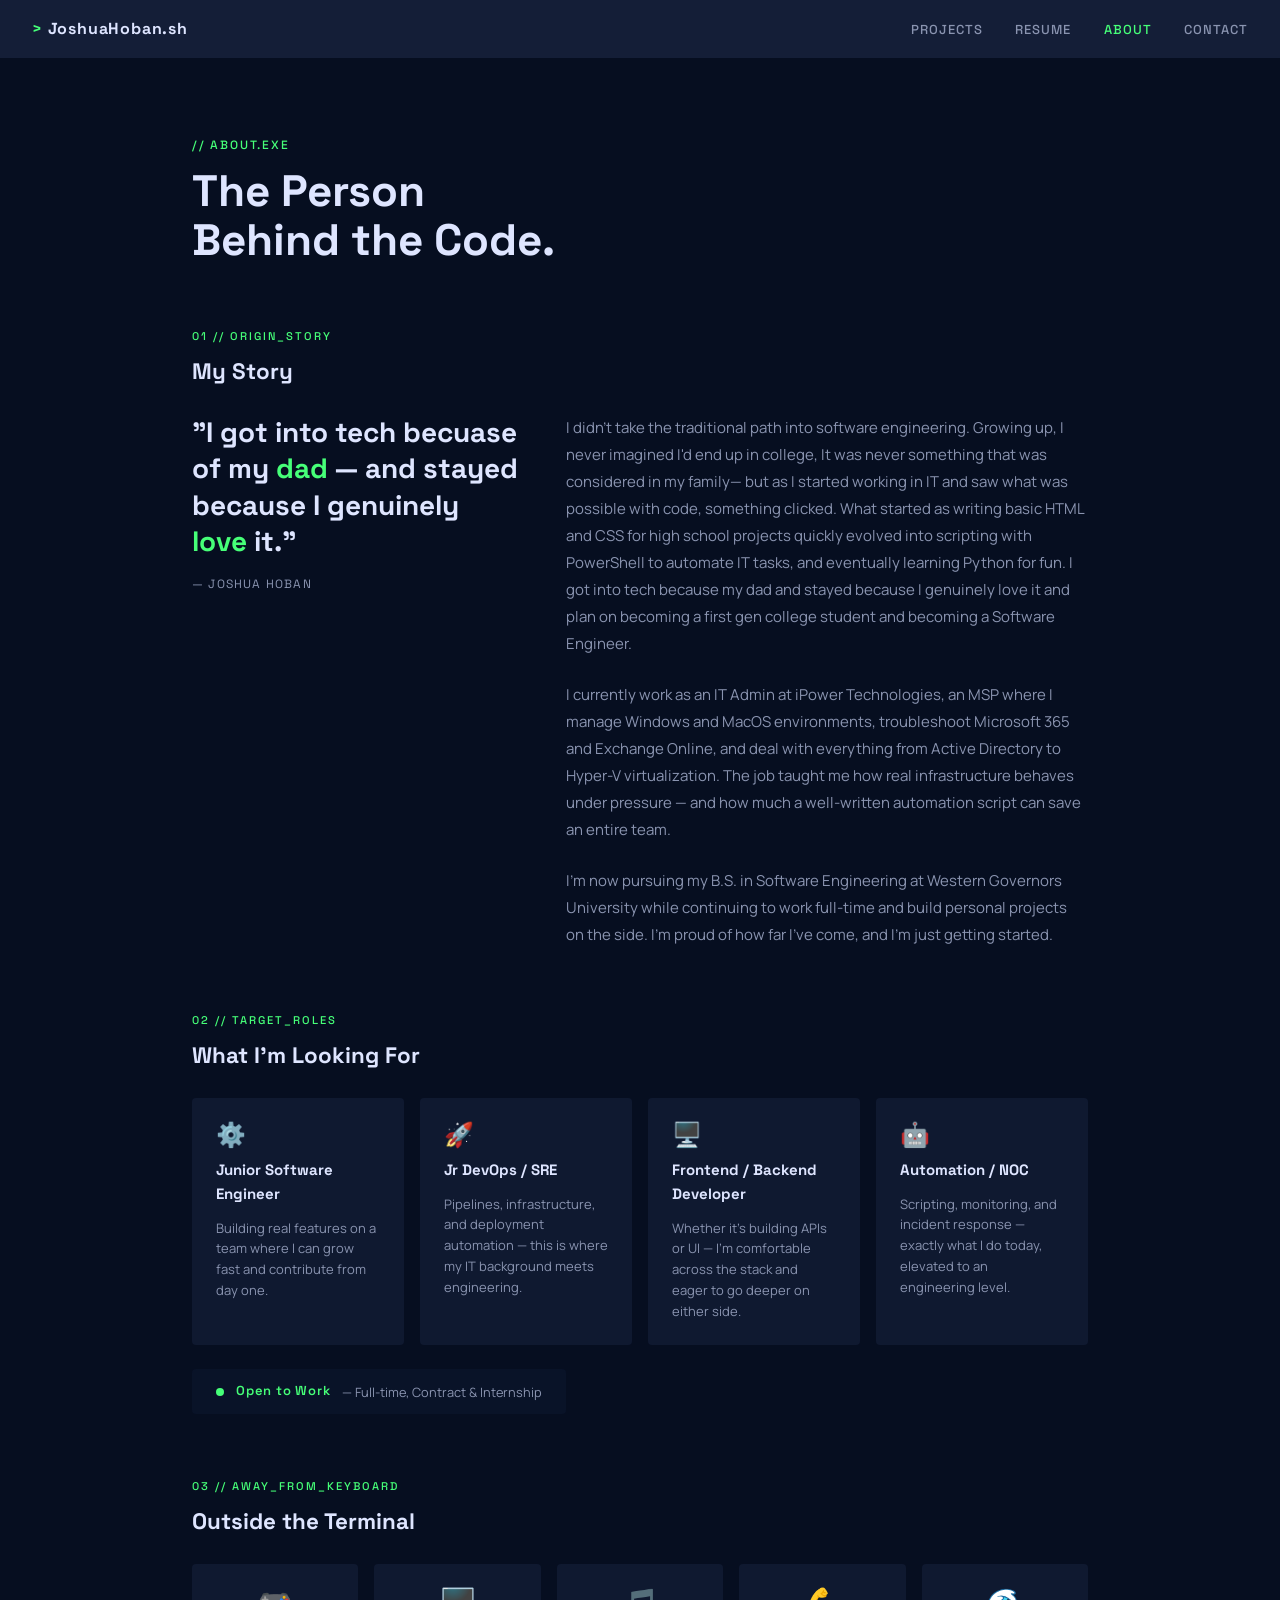
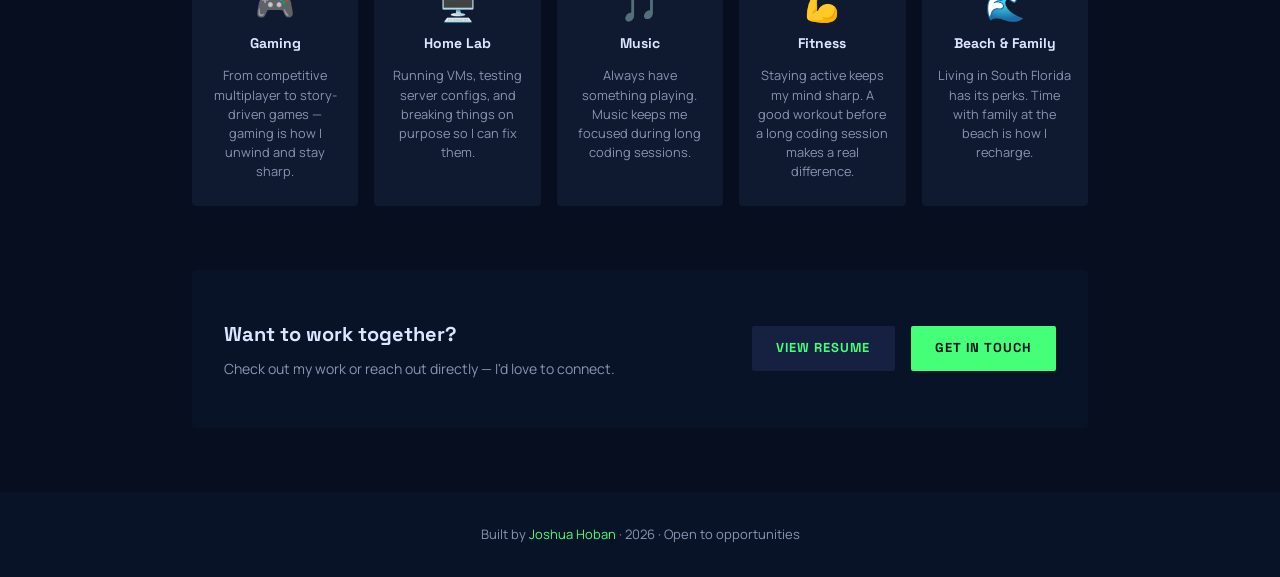
==== about.html @ ffe5ee06 "Full build of Portfolio. Just needs a profile picture" ====
<!DOCTYPE html>
<html lang="en">
<head>
  <meta charset="UTF-8" />
  <meta name="viewport" content="width=device-width, initial-scale=1.0" />
  <title>Joshua Hoban — About</title>

  <link rel="preconnect" href="https://fonts.googleapis.com" />
  <link rel="preconnect" href="https://fonts.gstatic.com" crossorigin />
  <link
    href="https://fonts.googleapis.com/css2?family=Space+Grotesk:wght@400;500;700&family=Manrope:wght@400;500;600&display=swap"
    rel="stylesheet"
  />

  <link rel="stylesheet" href="styles.css" />

  <style>
    .about-page {
      max-width: 960px;
      margin: 0 auto;
      padding: calc(var(--space-16) + 72px) var(--space-8) var(--space-16);
    }

    .about-header {
      margin-bottom: var(--space-16);
    }

    .about-header__eyebrow {
      font-family: var(--font-display);
      font-size: 0.75rem;
      font-weight: 500;
      letter-spacing: 0.15em;
      text-transform: uppercase;
      color: var(--primary);
      margin-bottom: var(--space-3);
    }

    .about-header h1 {
      font-family: var(--font-display);
      font-size: clamp(2rem, 4vw, 2.75rem);
      font-weight: 700;
      color: var(--on-surface);
      line-height: 1.1;
    }

    .about-section {
      margin-bottom: var(--space-16);
    }

    .about-section__eyebrow {
      font-family: var(--font-display);
      font-size: 0.7rem;
      font-weight: 500;
      letter-spacing: 0.18em;
      text-transform: uppercase;
      color: var(--primary);
      margin-bottom: var(--space-2);
    }

    .about-section__title {
      font-family: var(--font-display);
      font-size: 1.4rem;
      font-weight: 700;
      color: var(--on-surface);
      margin-bottom: var(--space-6);
    }

    .story-grid {
      display: grid;
      grid-template-columns: 1fr 1.6fr;
      gap: var(--space-12);
      align-items: start;
    }

    .story-quote {
      position: sticky;  
      top: calc(72px + var(--space-8));
    }

    .story-quote__text {
      font-family: var(--font-display);
      font-size: clamp(1.4rem, 2.5vw, 1.75rem);
      font-weight: 700;
      color: var(--on-surface);
      line-height: 1.3;
    }

    .story-quote__text em {
      font-style: normal;
      color: var(--primary);
    }

    .story-quote__attr {
      margin-top: var(--space-4);
      font-family: var(--font-display);
      font-size: 0.75rem;
      letter-spacing: 0.1em;
      text-transform: uppercase;
      color: var(--on-surface-variant);
    }

    .story-body {
      display: flex;
      flex-direction: column;
      gap: var(--space-6);
    }

    .story-body p {
      font-size: 0.9375rem;
      color: var(--on-surface-variant);
      line-height: 1.8;
    }

    .roles-grid {
      display: grid;
      grid-template-columns: repeat(auto-fill, minmax(200px, 1fr));
      gap: var(--space-4);
    }

    .role-card {
      background: var(--surface-container);
      border-radius: 4px;
      padding: var(--space-6);
      display: flex;
      flex-direction: column;
      gap: var(--space-3);
      transition: background 0.25s ease;
    }

    .role-card:hover {
      background: var(--surface-container-high);
    }

    .role-card__icon {
      font-size: 1.5rem;
      line-height: 1;
    }

    .role-card__title {
      font-family: var(--font-display);
      font-size: 0.9375rem;
      font-weight: 700;
      color: var(--on-surface);
    }

    .role-card__desc {
      font-size: 0.8125rem;
      color: var(--on-surface-variant);
      line-height: 1.6;
    }

    .open-to-work {
      margin-top: var(--space-6);
      display: inline-flex;
      align-items: center;
      gap: var(--space-3);
      background: var(--surface-container-low);
      border-radius: 4px;
      padding: var(--space-3) var(--space-6);
    }

    .open-to-work__dot {
      width: 8px;
      height: 8px;
      border-radius: 50%;
      background: var(--primary);
      animation: pulse 2s ease-in-out infinite;
    }

    @keyframes pulse {
      0%, 100% { opacity: 1; transform: scale(1); }
      50%       { opacity: 0.4; transform: scale(0.75); }
    }

    .open-to-work__text {
      font-family: var(--font-display);
      font-size: 0.8125rem;
      font-weight: 600;
      color: var(--primary);
      letter-spacing: 0.06em;
    }

    .open-to-work__sub {
      font-family: var(--font-body);
      font-size: 0.8rem;
      color: var(--on-surface-variant);
    }

    .hobbies-grid {
      display: grid;
      grid-template-columns: repeat(auto-fill, minmax(160px, 1fr));
      gap: var(--space-4);
    }

    .hobby-card {
      background: var(--surface-container);
      border-radius: 4px;
      padding: var(--space-6) var(--space-4);
      display: flex;
      flex-direction: column;
      align-items: center;
      text-align: center;
      gap: var(--space-3);
      transition: background 0.25s ease;
    }

    .hobby-card:hover {
      background: var(--surface-container-high);
    }

    .hobby-card__emoji {
      font-size: 2rem;
      line-height: 1;
    }

    .hobby-card__name {
      font-family: var(--font-display);
      font-size: 0.875rem;
      font-weight: 700;
      color: var(--on-surface);
    }

    .hobby-card__desc {
      font-size: 0.8rem;
      color: var(--on-surface-variant);
      line-height: 1.5;
    }

    .about-cta {
      background: var(--surface-container-low);
      border-radius: 4px;
      padding: var(--space-12) var(--space-8);
      display: flex;
      justify-content: space-between;
      align-items: center;
      gap: var(--space-8);
      flex-wrap: wrap;
    }

    .about-cta__text h3 {
      font-family: var(--font-display);
      font-size: 1.25rem;
      font-weight: 700;
      color: var(--on-surface);
      margin-bottom: var(--space-2);
    }

    .about-cta__text p {
      font-size: 0.875rem;
      color: var(--on-surface-variant);
    }

    .about-cta__buttons {
      display: flex;
      gap: var(--space-4);
      flex-wrap: wrap;
    }

    /* ---- Responsive ---- */
    @media (max-width: 768px) {
      .story-grid {
        grid-template-columns: 1fr;
      }

      /* Disable sticky on mobile — no room for it */
      .story-quote {
        position: static;
      }

      .about-cta {
        flex-direction: column;
        text-align: center;
      }

      .about-cta__buttons {
        width: 100%;
        justify-content: center;
      }
    }
  </style>
</head>

<body>
  <nav class="nav">
    <div class="nav__logo">
      <span>></span> JoshuaHoban.sh
    </div>
    <ul class="nav__links">
      <li><a href="index.html#projects">Projects</a></li>
      <li><a href="resume.html">Resume</a></li>
      <li><a href="about.html" style="color: var(--primary);">About</a></li>
      <li><a href="contact.html">Contact</a></li>
    </ul>
  </nav>


  <main class="about-page">

    <!-- Page header -->
    <div class="about-header fade-in visible">
      <p class="about-header__eyebrow">// about.exe</p>
      <h1>The Person<br>Behind the Code.</h1>
    </div>
    <section class="about-section fade-in">
      <p class="about-section__eyebrow">01 // origin_story</p>
      <h2 class="about-section__title">My Story</h2>

      <div class="story-grid">
        <div class="story-quote">
          <p class="story-quote__text">
            "I got into tech becuase of my <em>dad</em> — and stayed because I genuinely <em>love</em> it."
          </p>
          <p class="story-quote__attr">— Joshua Hoban</p>
        </div>

        <div class="story-body">
          <p>
            I didn't take the traditional path into software engineering. Growing up,
            I never imagined I'd end up in college, It was never something that was considered in my family— 
            but as I started working in IT and saw what was possible with code, something clicked. What started as
            writing basic HTML and CSS for high school projects quickly evolved into scripting with PowerShell to automate IT tasks, 
            and eventually learning Python for fun. I got into tech because my dad and stayed because I genuinely love it and plan on becoming a first 
            gen college student and becoming a Software Engineer.
          </p>
          <p>
            I currently work as an IT Admin at iPower Technologies, an MSP where I
            manage Windows and MacOS environments, troubleshoot Microsoft 365 and
            Exchange Online, and deal with everything from Active Directory to
            Hyper-V virtualization. The job taught me how real infrastructure
            behaves under pressure — and how much a well-written automation script
            can save an entire team.
          </p>
          <p>
            I'm now pursuing my B.S. in Software Engineering at Western Governors
            University while continuing to work full-time and build personal projects
            on the side. I'm proud of how far I've come, and I'm just getting started.
          </p>
        </div>

      </div>
    </section>

    <section class="about-section fade-in">
      <p class="about-section__eyebrow">02 // target_roles</p>
      <h2 class="about-section__title">What I'm Looking For</h2>

      <div class="roles-grid">

        <div class="role-card">
          <div class="role-card__icon">⚙️</div>
          <h3 class="role-card__title">Junior Software Engineer</h3>
          <p class="role-card__desc">
            Building real features on a team where I can grow fast and contribute from day one.
          </p>
        </div>

        <div class="role-card">
          <div class="role-card__icon">🚀</div>
          <h3 class="role-card__title">Jr DevOps / SRE</h3>
          <p class="role-card__desc">
            Pipelines, infrastructure, and deployment automation — this is where my
            IT background meets engineering.
          </p>
        </div>

        <div class="role-card">
          <div class="role-card__icon">🖥️</div>
          <h3 class="role-card__title">Frontend / Backend Developer</h3>
          <p class="role-card__desc">
            Whether it's building APIs or UI — I'm comfortable across the stack
            and eager to go deeper on either side.
          </p>
        </div>

        <div class="role-card">
          <div class="role-card__icon">🤖</div>
          <h3 class="role-card__title">Automation / NOC</h3>
          <p class="role-card__desc">
            Scripting, monitoring, and incident response — exactly what I do
            today, elevated to an engineering level.
          </p>
        </div>

      </div>

      <div class="open-to-work">
        <span class="open-to-work__dot"></span>
        <span class="open-to-work__text">Open to Work</span>
        <span class="open-to-work__sub">— Full-time, Contract &amp; Internship</span>
      </div>

    </section>

    <section class="about-section fade-in">
      <p class="about-section__eyebrow">03 // away_from_keyboard</p>
      <h2 class="about-section__title">Outside the Terminal</h2>

      <div class="hobbies-grid">

        <div class="hobby-card">
          <div class="hobby-card__emoji">🎮</div>
          <p class="hobby-card__name">Gaming</p>
          <p class="hobby-card__desc">
            From competitive multiplayer to story-driven games — gaming
            is how I unwind and stay sharp.
          </p>
        </div>

        <div class="hobby-card">
          <div class="hobby-card__emoji">🖥️</div>
          <p class="hobby-card__name">Home Lab</p>
          <p class="hobby-card__desc">
            Running VMs, testing server configs, and breaking things
            on purpose so I can fix them.
          </p>
        </div>

        <div class="hobby-card">
          <div class="hobby-card__emoji">🎵</div>
          <p class="hobby-card__name">Music</p>
          <p class="hobby-card__desc">
            Always have something playing. Music keeps me focused
            during long coding sessions.
          </p>
        </div>

        <div class="hobby-card">
          <div class="hobby-card__emoji">💪</div>
          <p class="hobby-card__name">Fitness</p>
          <p class="hobby-card__desc">
            Staying active keeps my mind sharp. A good workout
            before a long coding session makes a real difference.
          </p>
        </div>

        <div class="hobby-card">
          <div class="hobby-card__emoji">🌊</div>
          <p class="hobby-card__name">Beach & Family</p>
          <p class="hobby-card__desc">
            Living in South Florida has its perks. Time with
            family at the beach is how I recharge.
          </p>
        </div>

      </div>
    </section>

    <div class="about-cta fade-in">
      <div class="about-cta__text">
        <h3>Want to work together?</h3>
        <p>Check out my work or reach out directly — I'd love to connect.</p>
      </div>
      <div class="about-cta__buttons">
        <a href="resume.html" class="btn-secondary">View Resume</a>
        <a href="contact.html" class="btn-primary">Get in Touch</a>
      </div>
    </div>


  </main>


  <footer class="footer">
    <p>Built by <span>Joshua Hoban</span> · 2026 · Open to opportunities</p>
  </footer>

  <script src="script.js"></script>

</body>
</html>
---- styles.css ----
/* ================================================================
   style.css
   Portfolio — "The Architectural Syntax" Design System
   ================================================================

   TABLE OF CONTENTS
   1. CSS Custom Properties (Design Tokens)
   2. Reset & Base Styles
   3. Navigation Bar
   4. Hero Section
   5. Buttons
   6. Tech Stack Chips
   7. Terminal Visual
   8. Stats Row
   9. Featured Projects
   10. Footer
   11. Fade-in Animation
   12. Responsive (Mobile)
================================================================ */
:root {
  --surface:               #060e20;   
  --surface-container-low: #091328;   
  --surface-container:     #0f1930;   
  --surface-container-high:#162040;   
  --surface-bright:        #1f2b49;  

  --primary:  #46ff78;   
  --tertiary: #84ecff;   

  --on-surface:         #dee5ff;   
  --on-surface-variant: #8a94b0;   
  --on-primary:         #060e20;   

  --font-display: 'Space Grotesk', sans-serif;  
  --font-body:    'Manrope', sans-serif;        

  --space-2:  0.5rem;    
  --space-3:  0.75rem;   
  --space-4:  1rem;      
  --space-6:  1.5rem;    
  --space-8:  2rem;     
  --space-12: 3rem;      
  --space-16: 4rem;    
}

*, *::before, *::after {
  box-sizing: border-box;  
  margin: 0;
  padding: 0;
}

html {
  scroll-behavior: smooth; 
}

body {
  background-color: var(--surface);
  color: var(--on-surface);
  font-family: var(--font-body);
  font-size: 1rem;
  line-height: 1.6;
  -webkit-font-smoothing: antialiased; 
}

a {
  color: inherit;
  text-decoration: none;
}

.nav {
  position: fixed;
  top: 0;
  left: 0;
  right: 0;
  z-index: 100; 
  display: flex;
  justify-content: space-between; 
  align-items: center;
  padding: var(--space-4) var(--space-8);
  background: rgba(31, 43, 73, 0.6); 
  backdrop-filter: blur(12px);
  -webkit-backdrop-filter: blur(12px); 
}

.nav__logo {
  font-family: var(--font-display);
  font-size: 1rem;
  font-weight: 700;
  letter-spacing: 0.05em;
  color: var(--on-surface);
}

.nav__logo span {
  color: var(--primary);
}

.nav__links {
  display: flex;
  gap: var(--space-8);
  list-style: none;
}

.nav__links a {
  font-family: var(--font-display);
  font-size: 0.8125rem;
  font-weight: 500;
  letter-spacing: 0.08em;
  text-transform: uppercase;
  color: var(--on-surface-variant);
  transition: color 0.2s ease; 
}

.nav__links a:hover {
  color: var(--primary);
}

.hero {
  min-height: 100vh;
  display: grid;
  grid-template-columns: 1fr 1.2fr;
  grid-template-rows: auto auto;
  align-items: start;
  gap: var(--space-8);
  padding: var(--space-16) var(--space-8);
  padding-top: calc(var(--space-16) + 64px);
  background:
    radial-gradient(ellipse 60% 50% at 0% 30%, rgba(70, 255, 120, 0.06) 0%, transparent 70%),
    var(--surface);
}

.hero__content {
  display: flex;
  flex-direction: column;
  gap: var(--space-6);
}

.eyebrow {
  font-family: var(--font-display);
  font-size: 0.75rem;
  font-weight: 500;
  letter-spacing: 0.15em;
  text-transform: uppercase;
  color: var(--primary);
}

.hero__headline {
  font-family: var(--font-display);
  font-size: clamp(2.5rem, 5vw, 3.5rem);
  font-weight: 700;
  line-height: 1.1;
  color: var(--on-surface);
}

.hero__headline .accent {
  color: var(--primary);
}

.hero__sub {
  font-size: 1rem;
  color: var(--on-surface-variant);
  max-width: 480px;
  line-height: 1.7;
}

.hero__stack {
  display: flex;
  flex-wrap: wrap; 
  gap: var(--space-2);
}

.hero__ctas {
  display: flex;
  gap: var(--space-4);
  flex-wrap: wrap;
}

.hero__terminal,
.hero__about {
  width: 100%;
}

.hero__visual {
  display: flex;
  justify-content: center;
  align-items: center;
}

.btn-primary {
  display: inline-block;
  padding: 12px var(--space-6);
  background: var(--primary);
  color: var(--on-primary);
  font-family: var(--font-display);
  font-size: 0.8125rem;
  font-weight: 700;
  letter-spacing: 0.08em;
  text-transform: uppercase;
  border-radius: 2px;
  transition: opacity 0.2s ease;
}

.btn-primary:hover {
  opacity: 0.85;
}

.btn-secondary {
  display: inline-block;
  padding: 12px var(--space-6);
  background: var(--surface-container-high);
  color: var(--primary);
  font-family: var(--font-display);
  font-size: 0.8125rem;
  font-weight: 700;
  letter-spacing: 0.08em;
  text-transform: uppercase;
  border-radius: 2px;
  transition: background 0.2s ease;
}

.btn-secondary:hover {
  background: var(--surface-bright);
}

.chip {
  display: inline-flex;
  align-items: center;
  gap: 6px;
  padding: 5px var(--space-3);
  background: var(--surface-container);
  border-radius: 2px;
  font-family: var(--font-display);
  font-size: 0.75rem;
  color: var(--on-surface-variant);
}

.chip::before {
  content: '';        
  width: 4px;
  height: 4px;
  border-radius: 50%; 
  background: var(--primary);
  flex-shrink: 0;     
}

.hero__visual {
  display: flex;
  justify-content: center;
  align-items: center;
}

.profile-frame {
  position: relative;   
  width: 340px;
  height: 340px;
  border-radius: 50%;   
  background: conic-gradient(
    var(--primary) 0deg,
    rgba(70, 255, 120, 0.2) 120deg,
    transparent 200deg,
    var(--primary) 360deg
  );
  padding: 3px;         
  animation: spin-ring 8s linear infinite;
}

@keyframes spin-ring {
  from { transform: rotate(0deg); }
  to   { transform: rotate(360deg); }
}

.profile-img {
  width: 100%;
  height: 100%;
  border-radius: 50%;
  object-fit: cover;     
  object-position: top;  
  display: block;
  animation: counter-spin 8s linear infinite;
}

@keyframes counter-spin {
  from { transform: rotate(0deg); }
  to   { transform: rotate(-360deg); }
}

.profile-badge {
  position: absolute;
  bottom: 16px;
  right: -8px;
  display: flex;
  align-items: center;
  gap: 6px;
  padding: 6px 14px;
  background: var(--surface-bright);
  border-radius: 2px;
  font-family: var(--font-display);
  font-size: 0.75rem;
  font-weight: 600;
  color: var(--on-surface);
  animation: counter-spin 8s linear infinite;
}

.profile-badge__dot {
  width: 7px;
  height: 7px;
  border-radius: 50%;
  background: var(--primary);
  animation: pulse 2s ease-in-out infinite;
  animation-name: pulse;
}

@keyframes pulse {
  0%, 100% { opacity: 1; transform: scale(1); }
  50%       { opacity: 0.5; transform: scale(0.8); }
}

.terminal {
  width: 100%;
  max-width: 460px;
  margin: 0 auto;
  background: var(--surface-container);
  border-radius: 6px;
  overflow: hidden; 
}

.terminal__bar {
  display: flex;
  align-items: center;
  gap: 6px;
  padding: var(--space-3) var(--space-4);
  background: var(--surface-container-high);
}

.terminal__dot {
  width: 10px;
  height: 10px;
  border-radius: 50%;
}

.terminal__dot--red    { background: #ff5f57; }
.terminal__dot--yellow { background: #febc2e; }
.terminal__dot--green  { background: #28c840; }

.terminal__title {
  margin: 0 auto;
  font-family: var(--font-display);
  font-size: 0.7rem;
  color: var(--on-surface-variant);
  letter-spacing: 0.05em;
}

.terminal__body {
  padding: var(--space-6);
  font-family: 'Space Grotesk', monospace;
  font-size: 0.8125rem;
  line-height: 1.9;
}

.t-comment { color: #4a5880; }              
.t-keyword  { color: var(--tertiary); }     
.t-string   { color: var(--primary); }      
.t-var      { color: var(--on-surface); }   
.t-fn       { color: #c9a8ff; }             
.t-primary  { color: var(--primary); }      

.cursor {
  display: inline-block;
  width: 8px;
  height: 1em;
  background: var(--primary);
  vertical-align: text-bottom;
  animation: blink 1s step-end infinite;
}

@keyframes blink {
  0%, 100% { opacity: 1; }
  50%       { opacity: 0; }
}

.about-card {
  height: 100%;
  background: var(--surface-container);
  border-radius: 4px;
  padding: var(--space-6);
  display: flex;
  flex-direction: column;
  gap: var(--space-4);
}

.about-card__eyebrow {
  font-family: var(--font-display);
  font-size: 0.75rem;
  font-weight: 500;
  letter-spacing: 0.1em;
  color: var(--tertiary);
}

.about-card__title {
  font-family: var(--font-display);
  font-size: 1.25rem;
  font-weight: 700;
  color: var(--on-surface);
}

.about-card__body {
  font-size: 0.9rem;
  color: var(--on-surface-variant);
  line-height: 1.75;
}

.stats {
  background: var(--surface-container-low);
  padding: var(--space-12) var(--space-8);
}

.stats__inner {
  max-width: 960px;
  margin: 0 auto; 
  display: grid;
  grid-template-columns: repeat(3, 1fr); 
  gap: var(--space-8);
}

.stat {
  text-align: center;
}

.stat__number {
  font-family: var(--font-display);
  font-size: 2.5rem;
  font-weight: 700;
  color: var(--primary);
  line-height: 1;
}

.stat__label {
  margin-top: var(--space-2);
  font-size: 0.8125rem;
  color: var(--on-surface-variant);
  letter-spacing: 0.06em;
  text-transform: uppercase;
}

.projects {
  padding: var(--space-16) var(--space-8);
  background: var(--surface); 
}

.section-header {
  max-width: 960px;
  margin: 0 auto var(--space-12);
  display: flex;
  align-items: baseline;
  justify-content: space-between;
}

.section-header h2 {
  font-family: var(--font-display);
  font-size: 1.75rem;
  font-weight: 700;
  color: var(--on-surface);
}

.section-header a {
  font-family: var(--font-display);
  font-size: 0.8125rem;
  color: var(--on-surface-variant);
  letter-spacing: 0.06em;
  transition: color 0.2s;
}

.section-header a:hover {
  color: var(--primary);
}

.projects__grid {
  max-width: 960px;
  margin: 0 auto;
  display: grid;
  grid-template-columns: repeat(auto-fill, minmax(280px, 1fr));
  gap: var(--space-6);
}

.card {
  background: var(--surface-container);
  border-radius: 4px;
  padding: var(--space-6);
  display: flex;
  flex-direction: column;
  gap: var(--space-4);
  transition: background 0.25s ease;
}

.card:hover {
  background: var(--surface-container-high);
}

.card__meta {
  display: flex;
  align-items: center;
  justify-content: space-between;
}

.card__lang {
  font-family: var(--font-display);
  font-size: 0.7rem;
  font-weight: 500;
  letter-spacing: 0.1em;
  text-transform: uppercase;
  color: var(--tertiary);
}

.card__link {
  font-size: 0.75rem;
  color: var(--on-surface-variant);
  transition: color 0.2s;
}

.card__link:hover {
  color: var(--primary);
}

.card__title {
  font-family: var(--font-display);
  font-size: 1rem;
  font-weight: 700;
  color: var(--on-surface);
}

.card__desc {
  font-size: 0.875rem;
  color: var(--on-surface-variant);
  line-height: 1.6;
  flex: 1; 
}

.card__chips {
  display: flex;
  flex-wrap: wrap;
  gap: var(--space-2);
}


.footer {
  background: var(--surface-container-low);
  padding: var(--space-8);
  text-align: center;
}

.footer p {
  font-size: 0.8125rem;
  color: var(--on-surface-variant);
}

.footer span {
  color: var(--primary);
}

.fade-in {
  opacity: 0;
  transform: translateY(24px);
  transition: opacity 0.6s ease, transform 0.6s ease;
}

.fade-in.visible {
  opacity: 1;
  transform: translateY(0);
}

.fade-in:nth-child(1) { transition-delay: 0s; }
.fade-in:nth-child(2) { transition-delay: 0.1s; }
.fade-in:nth-child(3) { transition-delay: 0.2s; }

@media (max-width: 768px) {
  .hero {
    grid-template-columns: 1fr;
    padding: var(--space-8) var(--space-4);
    padding-top: calc(var(--space-12) + 64px);
  }

  .hero__terminal,
  .hero__about {
    grid-column: 1;
  }

  /* Shrink the photo on mobile */
  .profile-frame {
    width: 200px;
    height: 200px;
  }

  .nav__links {
    gap: var(--space-4);
  }

  .stats__inner {
    grid-template-columns: 1fr;
    gap: var(--space-6);
  }

  .terminal__body {
    grid-template-columns: 1fr;
  }
}
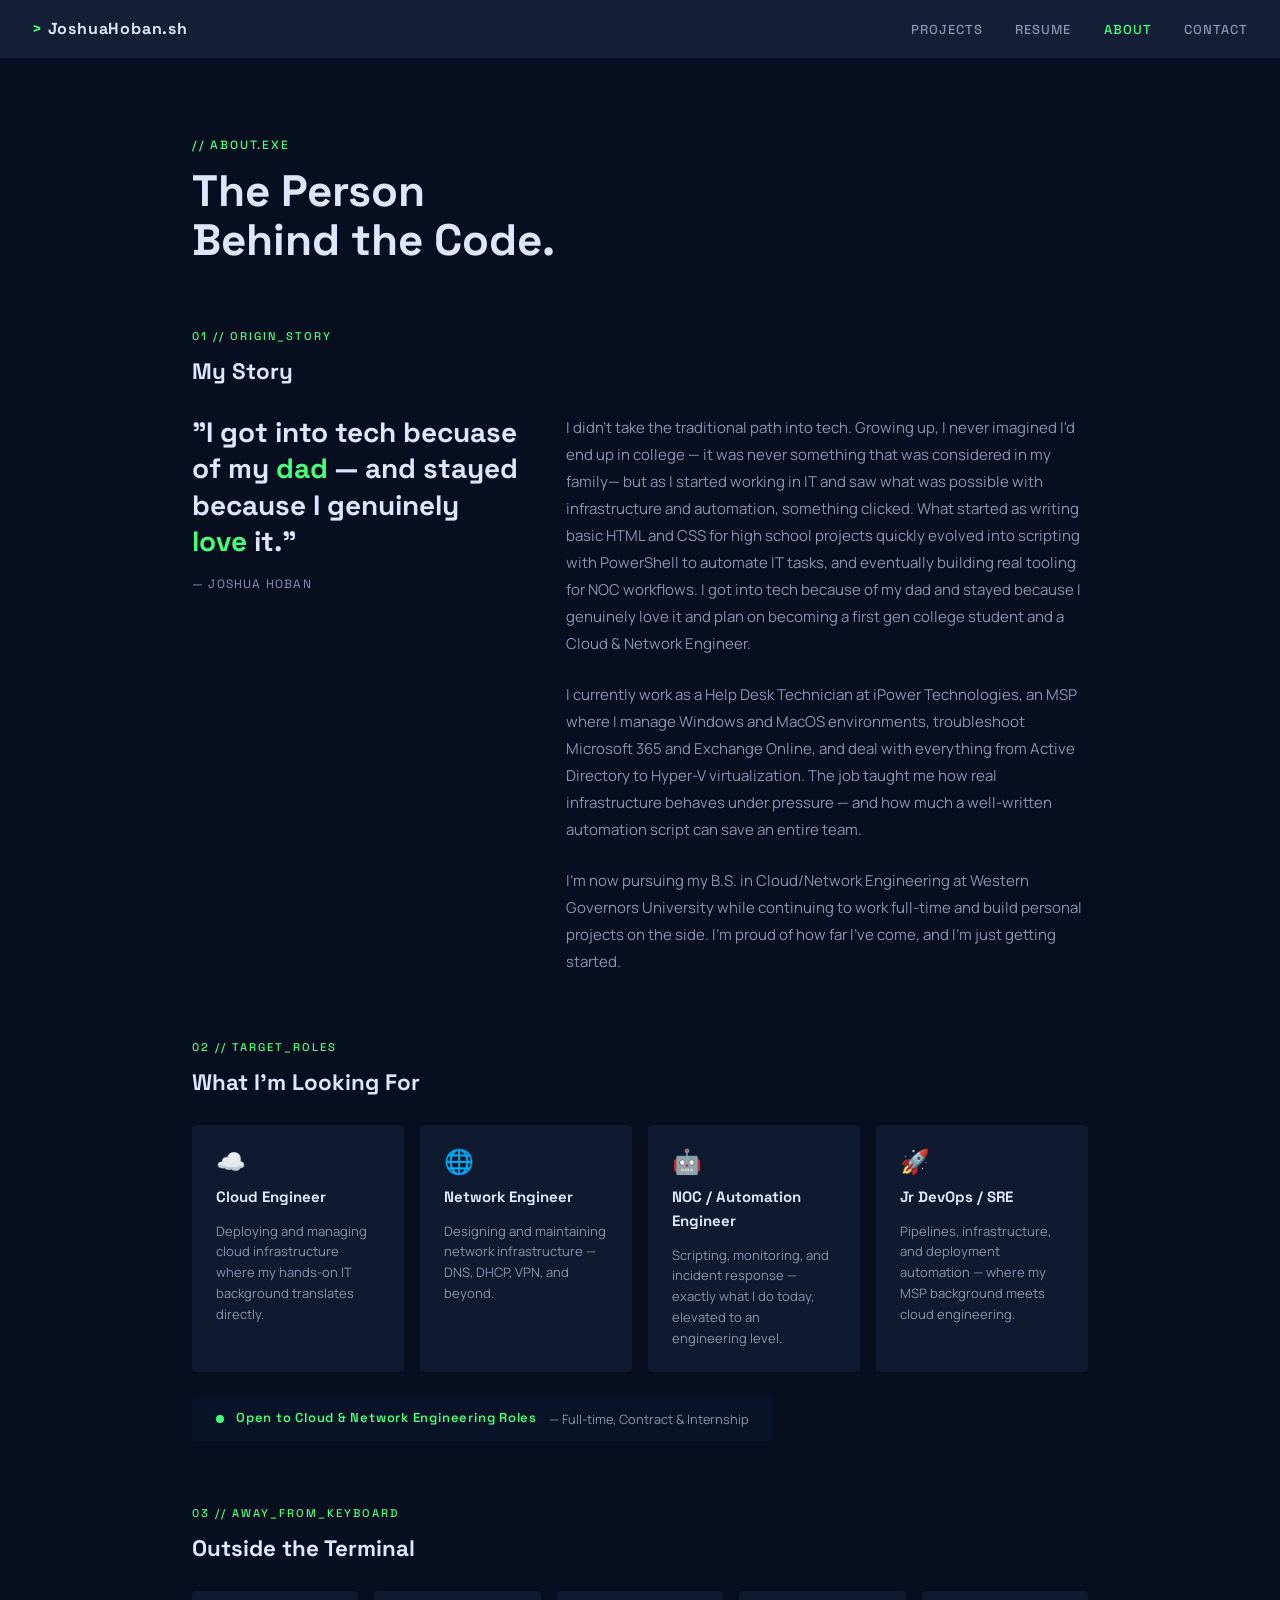
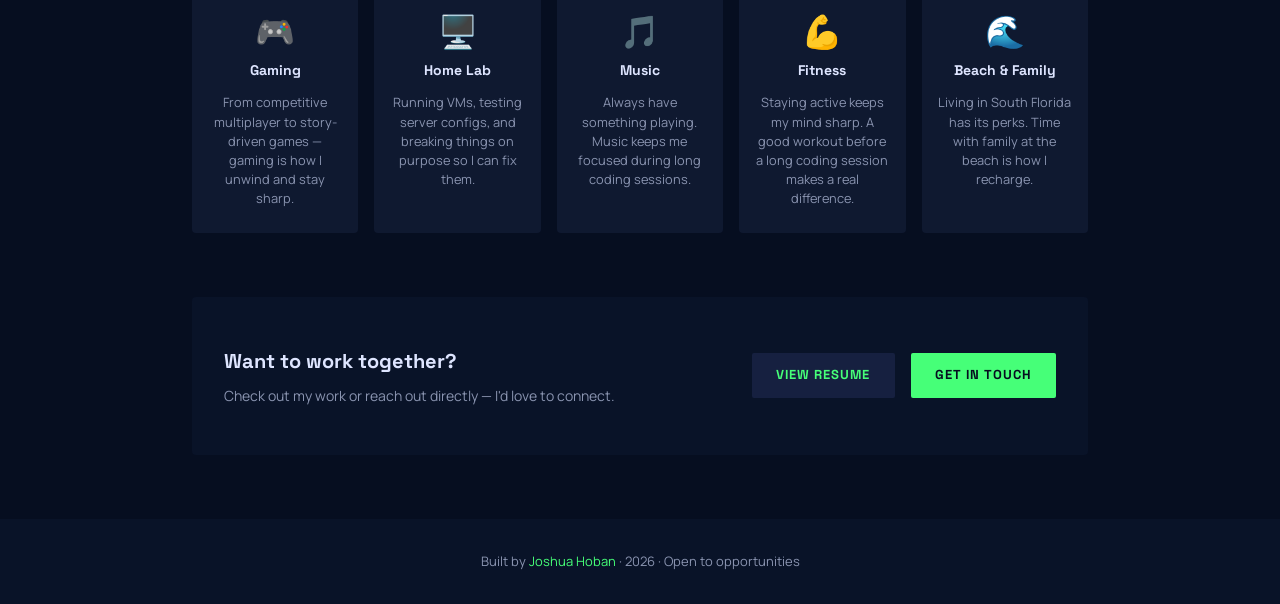
==== commit 6e73bbb6: "Pivot portfolio from Software Engineering to Cloud & Network Engineering Updated all pages to reflec" ====
--- a/about.html
+++ b/about.html
@@ -285,6 +285,11 @@
     <div class="nav__logo">
       <span>></span> JoshuaHoban.sh
     </div>
+    <button class="nav__menu-btn" aria-label="Toggle menu">
+      <span></span>
+      <span></span>
+      <span></span>
+    </button>
     <ul class="nav__links">
       <li><a href="index.html#projects">Projects</a></li>
       <li><a href="resume.html">Resume</a></li>
@@ -315,15 +320,15 @@
 
         <div class="story-body">
           <p>
-            I didn't take the traditional path into software engineering. Growing up,
-            I never imagined I'd end up in college, It was never something that was considered in my family— 
-            but as I started working in IT and saw what was possible with code, something clicked. What started as
-            writing basic HTML and CSS for high school projects quickly evolved into scripting with PowerShell to automate IT tasks, 
-            and eventually learning Python for fun. I got into tech because my dad and stayed because I genuinely love it and plan on becoming a first 
-            gen college student and becoming a Software Engineer.
+            I didn't take the traditional path into tech. Growing up,
+            I never imagined I'd end up in college — it was never something that was considered in my family—
+            but as I started working in IT and saw what was possible with infrastructure and automation, something clicked. What started as
+            writing basic HTML and CSS for high school projects quickly evolved into scripting with PowerShell to automate IT tasks,
+            and eventually building real tooling for NOC workflows. I got into tech because of my dad and stayed because I genuinely love it and plan on becoming a first
+            gen college student and a Cloud & Network Engineer.
           </p>
           <p>
-            I currently work as an IT Admin at iPower Technologies, an MSP where I
+            I currently work as a Help Desk Technician at iPower Technologies, an MSP where I
             manage Windows and MacOS environments, troubleshoot Microsoft 365 and
             Exchange Online, and deal with everything from Active Directory to
             Hyper-V virtualization. The job taught me how real infrastructure
@@ -331,7 +336,7 @@
             can save an entire team.
           </p>
           <p>
-            I'm now pursuing my B.S. in Software Engineering at Western Governors
+            I'm now pursuing my B.S. in Cloud/Network Engineering at Western Governors
             University while continuing to work full-time and build personal projects
             on the side. I'm proud of how far I've come, and I'm just getting started.
           </p>
@@ -347,10 +352,27 @@
       <div class="roles-grid">
 
         <div class="role-card">
-          <div class="role-card__icon">⚙️</div>
-          <h3 class="role-card__title">Junior Software Engineer</h3>
+          <div class="role-card__icon">☁️</div>
+          <h3 class="role-card__title">Cloud Engineer</h3>
           <p class="role-card__desc">
-            Building real features on a team where I can grow fast and contribute from day one.
+            Deploying and managing cloud infrastructure where my hands-on IT background translates directly.
+          </p>
+        </div>
+
+        <div class="role-card">
+          <div class="role-card__icon">🌐</div>
+          <h3 class="role-card__title">Network Engineer</h3>
+          <p class="role-card__desc">
+            Designing and maintaining network infrastructure — DNS, DHCP, VPN, and beyond.
+          </p>
+        </div>
+
+        <div class="role-card">
+          <div class="role-card__icon">🤖</div>
+          <h3 class="role-card__title">NOC / Automation Engineer</h3>
+          <p class="role-card__desc">
+            Scripting, monitoring, and incident response — exactly what I do
+            today, elevated to an engineering level.
           </p>
         </div>
 
@@ -358,26 +380,8 @@
           <div class="role-card__icon">🚀</div>
           <h3 class="role-card__title">Jr DevOps / SRE</h3>
           <p class="role-card__desc">
-            Pipelines, infrastructure, and deployment automation — this is where my
-            IT background meets engineering.
-          </p>
-        </div>
-
-        <div class="role-card">
-          <div class="role-card__icon">🖥️</div>
-          <h3 class="role-card__title">Frontend / Backend Developer</h3>
-          <p class="role-card__desc">
-            Whether it's building APIs or UI — I'm comfortable across the stack
-            and eager to go deeper on either side.
-          </p>
-        </div>
-
-        <div class="role-card">
-          <div class="role-card__icon">🤖</div>
-          <h3 class="role-card__title">Automation / NOC</h3>
-          <p class="role-card__desc">
-            Scripting, monitoring, and incident response — exactly what I do
-            today, elevated to an engineering level.
+            Pipelines, infrastructure, and deployment automation — where my
+            MSP background meets cloud engineering.
           </p>
         </div>
 
@@ -385,7 +389,7 @@
 
       <div class="open-to-work">
         <span class="open-to-work__dot"></span>
-        <span class="open-to-work__text">Open to Work</span>
+        <span class="open-to-work__text">Open to Cloud &amp; Network Engineering Roles</span>
         <span class="open-to-work__sub">— Full-time, Contract &amp; Internship</span>
       </div>
 
@@ -467,4 +471,4 @@
   <script src="script.js"></script>
 
 </body>
-</html>+</html>
--- a/styles.css
+++ b/styles.css
@@ -114,6 +114,10 @@
   color: var(--primary);
 }
 
+.nav__menu-btn {
+  display: none;
+}
+
 .hero {
   min-height: 100vh;
   display: grid;
@@ -572,6 +576,60 @@
 .fade-in:nth-child(3) { transition-delay: 0.2s; }
 
 @media (max-width: 768px) {
+  /* ---- Nav / Hamburger ---- */
+  .nav {
+    position: relative;
+    flex-wrap: wrap;
+  }
+
+  .nav__menu-btn {
+    display: flex;
+    flex-direction: column;
+    gap: 5px;
+    background: none;
+    border: none;
+    cursor: pointer;
+    padding: 4px;
+  }
+
+  .nav__menu-btn span {
+    display: block;
+    width: 22px;
+    height: 2px;
+    background: var(--on-surface);
+    border-radius: 1px;
+    transition: transform 0.2s ease, opacity 0.2s ease;
+  }
+
+  /* Hide links by default; shown when .nav--open is toggled */
+  .nav__links {
+    display: none;
+    position: absolute;
+    top: 100%;
+    left: 0;
+    right: 0;
+    flex-direction: column;
+    gap: 0;
+    background: rgba(15, 25, 48, 0.98);
+    backdrop-filter: blur(12px);
+    -webkit-backdrop-filter: blur(12px);
+    padding: var(--space-4) var(--space-8);
+  }
+
+  .nav--open .nav__links {
+    display: flex;
+  }
+
+  .nav__links li {
+    padding: var(--space-3) 0;
+    border-bottom: 1px solid rgba(138, 148, 176, 0.1);
+  }
+
+  .nav__links li:last-child {
+    border-bottom: none;
+  }
+
+  /* ---- Hero ---- */
   .hero {
     grid-template-columns: 1fr;
     padding: var(--space-8) var(--space-4);
@@ -589,16 +647,15 @@
     height: 200px;
   }
 
-  .nav__links {
-    gap: var(--space-4);
-  }
-
+  /* Prevent terminal code from overflowing narrow screens */
+  .terminal__body {
+    overflow-x: auto;
+    font-size: 0.75rem;
+  }
+
+  /* ---- Stats ---- */
   .stats__inner {
     grid-template-columns: 1fr;
     gap: var(--space-6);
   }
-
-  .terminal__body {
-    grid-template-columns: 1fr;
-  }
 }
